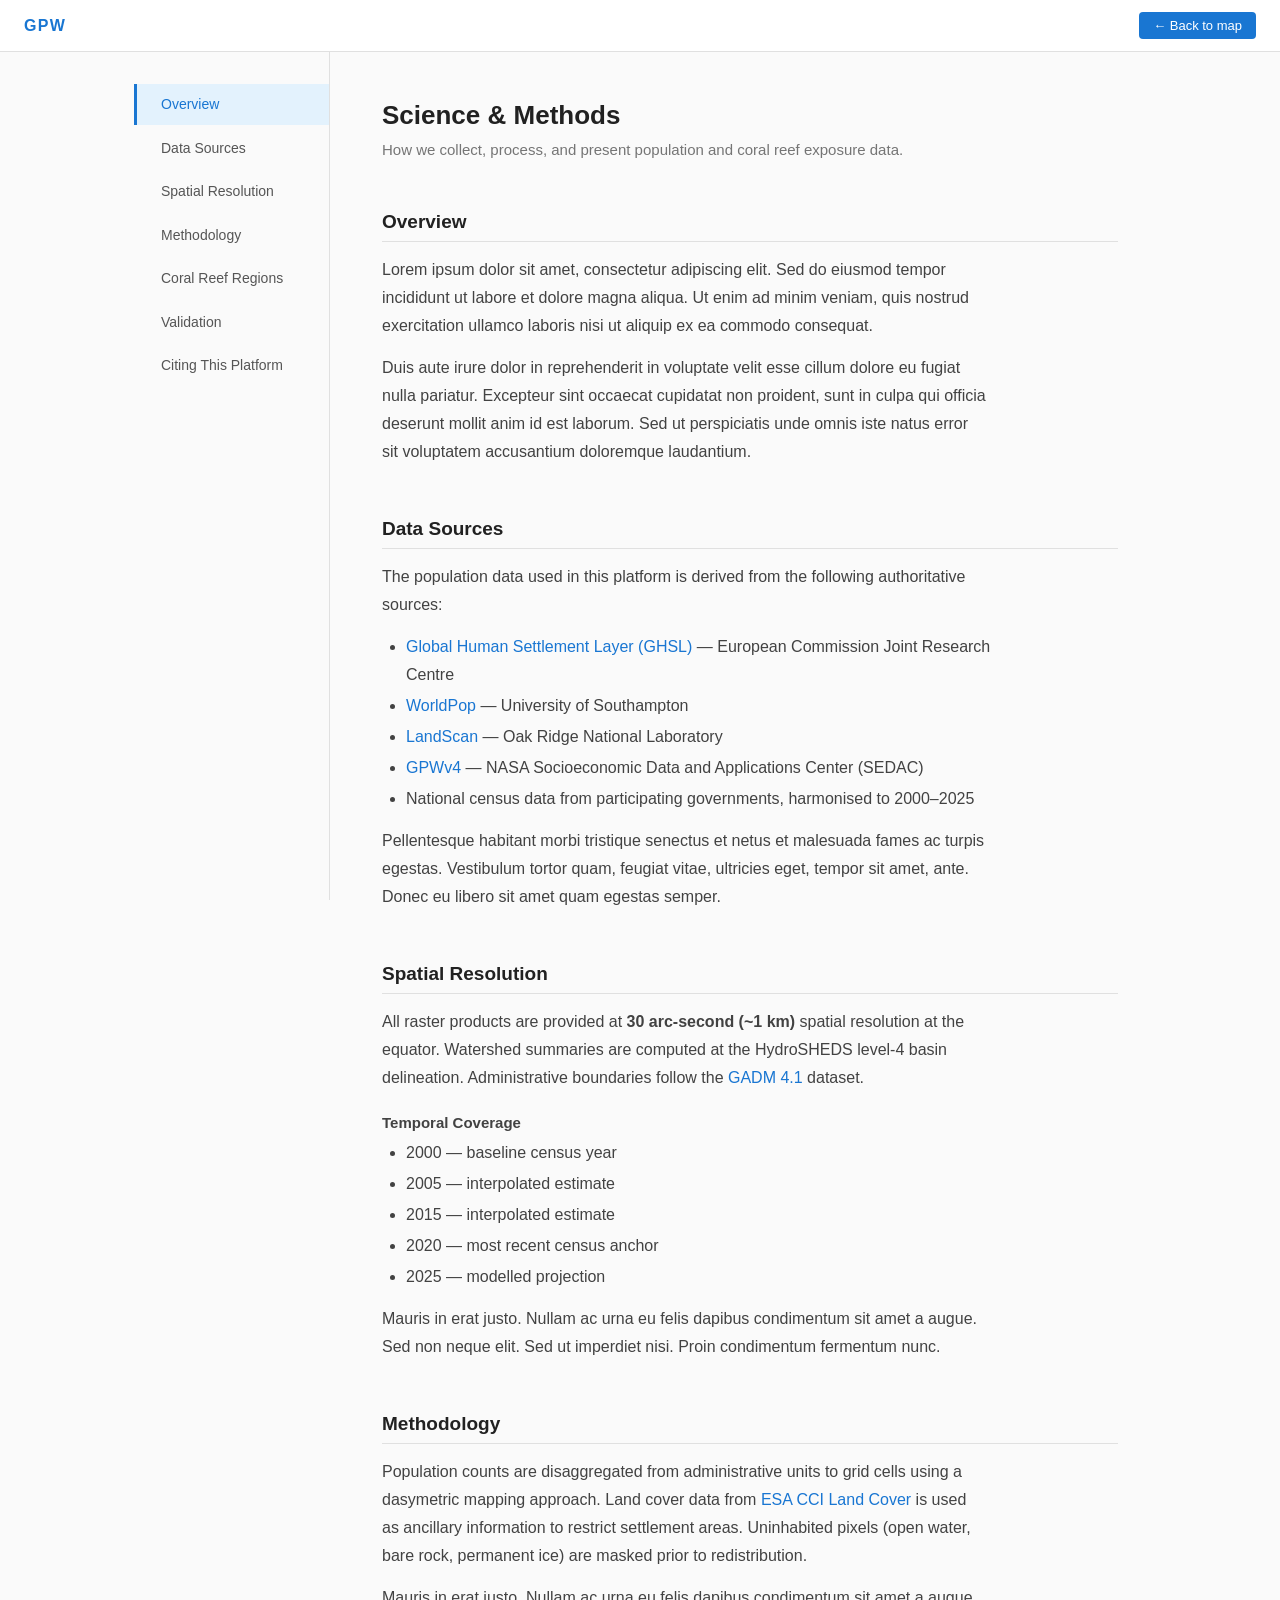
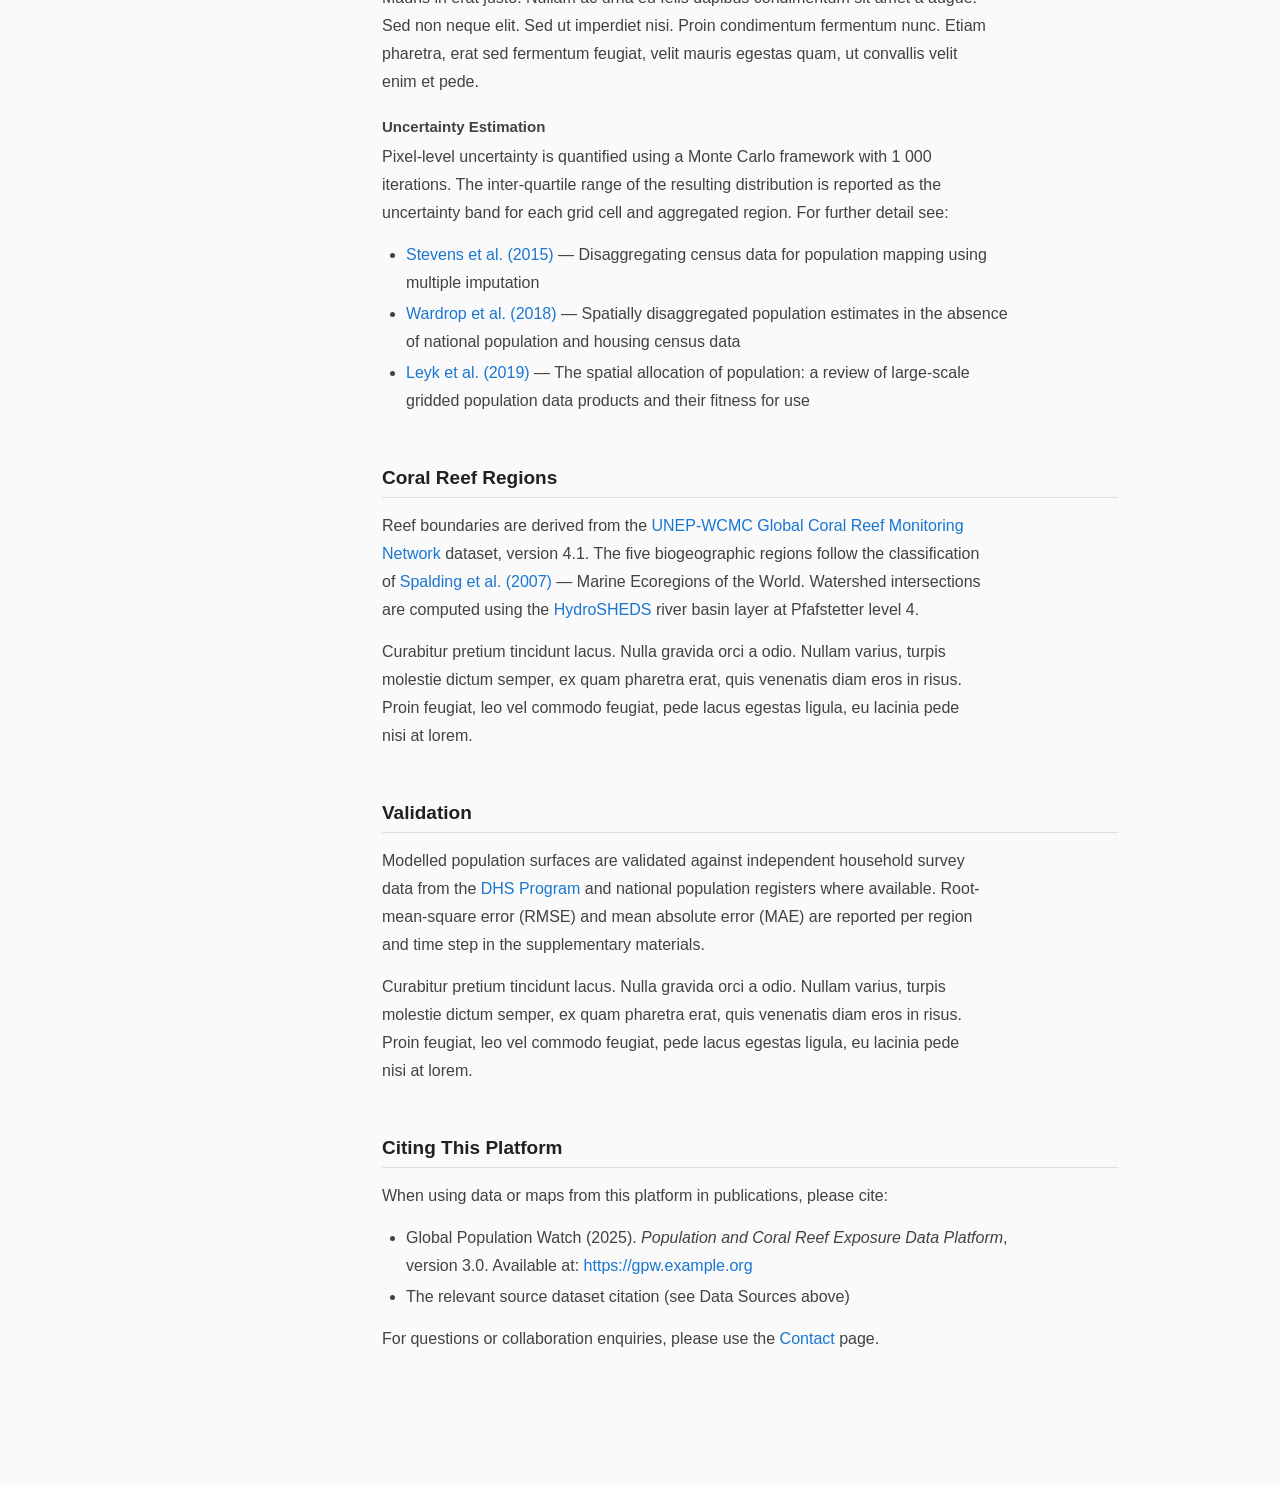
==== science-and-methods/index.html @ 9a09f9ae "made science and methods it's own page" ====
<!DOCTYPE html>
<html lang="en">
<head>
  <meta charset="UTF-8" />
  <meta name="viewport" content="width=device-width, initial-scale=1.0" />
  <title>Science &amp; Methods — GPW</title>
  <link rel="preconnect" href="https://fonts.googleapis.com" />
  <style>
    *, *::before, *::after { box-sizing: border-box; margin: 0; padding: 0; }

    body {
      font-family: 'Roboto', Arial, sans-serif;
      font-size: 16px;
      color: #212121;
      background: #fafafa;
    }

    /* ── Header ── */

    header {
      position: sticky;
      top: 0;
      z-index: 10;
      background: #fff;
      border-bottom: 1px solid #e0e0e0;
      display: flex;
      align-items: center;
      justify-content: space-between;
      padding: 0 24px;
      height: 52px;
    }

    .logo {
      font-size: 16px;
      font-weight: 700;
      letter-spacing: .08em;
      color: #1976d2;
    }

    .back-btn {
      display: inline-flex;
      align-items: center;
      gap: 4px;
      padding: 6px 14px;
      background: #1976d2;
      color: #fff;
      text-decoration: none;
      border-radius: 4px;
      font-size: 13px;
      font-weight: 500;
    }

    .back-btn:hover { background: #1565c0; }

    /* ── Page layout ── */

    .page {
      display: grid;
      grid-template-columns: 220px 1fr;
      max-width: 1060px;
      margin: 0 auto;
    }

    /* ── Sidebar nav ── */

    nav {
      position: sticky;
      top: 52px;
      height: calc(100vh - 52px);
      overflow-y: auto;
      padding: 32px 0;
      border-right: 1px solid #e0e0e0;
    }

    nav ul { list-style: none; }

    nav a {
      display: block;
      padding: 8px 20px 8px 24px;
      font-size: 14px;
      color: #555;
      text-decoration: none;
      border-left: 3px solid transparent;
    }

    nav a:hover {
      color: #1976d2;
      background: #e3f2fd;
      border-left-color: #90caf9;
    }

    nav a.active {
      color: #1976d2;
      font-weight: 500;
      border-left-color: #1976d2;
      background: #e3f2fd;
    }

    /* ── Main content ── */

    main {
      padding: 48px 52px 80px;
      min-width: 0;
    }

    .page-title {
      font-size: 26px;
      font-weight: 600;
      margin-bottom: 6px;
    }

    .subtitle {
      font-size: 15px;
      color: #757575;
      margin-bottom: 48px;
    }

    section { margin-bottom: 52px; }

    h2 {
      font-size: 19px;
      font-weight: 600;
      margin-bottom: 14px;
      padding-bottom: 8px;
      border-bottom: 1px solid #e0e0e0;
      color: #212121;
    }

    h3 {
      font-size: 15px;
      font-weight: 600;
      margin: 22px 0 8px;
      color: #424242;
    }

    p {
      line-height: 1.75;
      color: #424242;
      margin-bottom: 14px;
      max-width: 68ch;
    }

    ul, ol {
      padding-left: 24px;
      margin-bottom: 14px;
    }

    li {
      line-height: 1.75;
      color: #424242;
      margin-bottom: 3px;
      max-width: 68ch;
    }

    a { color: #1976d2; text-decoration: none; }
    a:hover { text-decoration: underline; }

    /* ── Mobile ── */

    @media (max-width: 640px) {
      .page {
        grid-template-columns: 1fr;
      }

      nav {
        position: static;
        height: auto;
        overflow-x: auto;
        overflow-y: hidden;
        border-right: none;
        border-bottom: 1px solid #e0e0e0;
        padding: 0;
      }

      nav ul {
        display: flex;
        white-space: nowrap;
      }

      nav a {
        border-left: none;
        border-bottom: 3px solid transparent;
        padding: 12px 16px;
      }

      nav a:hover,
      nav a.active {
        border-left-color: transparent;
        border-bottom-color: #1976d2;
      }

      main {
        padding: 28px 20px 56px;
      }
    }
  </style>
</head>
<body>

  <header>
    <span class="logo">GPW</span>
    <a class="back-btn" href="../">&#8592; Back to map</a>
  </header>

  <div class="page">

    <nav aria-label="Page sections">
      <ul>
        <li><a href="#overview">Overview</a></li>
        <li><a href="#data-sources">Data Sources</a></li>
        <li><a href="#spatial-resolution">Spatial Resolution</a></li>
        <li><a href="#methodology">Methodology</a></li>
        <li><a href="#coral-reef-regions">Coral Reef Regions</a></li>
        <li><a href="#validation">Validation</a></li>
        <li><a href="#citing">Citing This Platform</a></li>
      </ul>
    </nav>

    <main>

      <h1 class="page-title">Science &amp; Methods</h1>
      <p class="subtitle">How we collect, process, and present population and coral reef exposure data.</p>

      <section id="overview">
        <h2>Overview</h2>
        <p>Lorem ipsum dolor sit amet, consectetur adipiscing elit. Sed do eiusmod tempor incididunt ut labore et dolore magna aliqua. Ut enim ad minim veniam, quis nostrud exercitation ullamco laboris nisi ut aliquip ex ea commodo consequat.</p>
        <p>Duis aute irure dolor in reprehenderit in voluptate velit esse cillum dolore eu fugiat nulla pariatur. Excepteur sint occaecat cupidatat non proident, sunt in culpa qui officia deserunt mollit anim id est laborum. Sed ut perspiciatis unde omnis iste natus error sit voluptatem accusantium doloremque laudantium.</p>
      </section>

      <section id="data-sources">
        <h2>Data Sources</h2>
        <p>The population data used in this platform is derived from the following authoritative sources:</p>
        <ul>
          <li><a href="#">Global Human Settlement Layer (GHSL)</a> — European Commission Joint Research Centre</li>
          <li><a href="#">WorldPop</a> — University of Southampton</li>
          <li><a href="#">LandScan</a> — Oak Ridge National Laboratory</li>
          <li><a href="#">GPWv4</a> — NASA Socioeconomic Data and Applications Center (SEDAC)</li>
          <li>National census data from participating governments, harmonised to 2000–2025</li>
        </ul>
        <p>Pellentesque habitant morbi tristique senectus et netus et malesuada fames ac turpis egestas. Vestibulum tortor quam, feugiat vitae, ultricies eget, tempor sit amet, ante. Donec eu libero sit amet quam egestas semper.</p>
      </section>

      <section id="spatial-resolution">
        <h2>Spatial Resolution</h2>
        <p>All raster products are provided at <strong>30 arc-second (~1 km)</strong> spatial resolution at the equator. Watershed summaries are computed at the HydroSHEDS level-4 basin delineation. Administrative boundaries follow the <a href="#">GADM 4.1</a> dataset.</p>
        <h3>Temporal Coverage</h3>
        <ul>
          <li>2000 — baseline census year</li>
          <li>2005 — interpolated estimate</li>
          <li>2015 — interpolated estimate</li>
          <li>2020 — most recent census anchor</li>
          <li>2025 — modelled projection</li>
        </ul>
        <p>Mauris in erat justo. Nullam ac urna eu felis dapibus condimentum sit amet a augue. Sed non neque elit. Sed ut imperdiet nisi. Proin condimentum fermentum nunc.</p>
      </section>

      <section id="methodology">
        <h2>Methodology</h2>
        <p>Population counts are disaggregated from administrative units to grid cells using a dasymetric mapping approach. Land cover data from <a href="#">ESA CCI Land Cover</a> is used as ancillary information to restrict settlement areas. Uninhabited pixels (open water, bare rock, permanent ice) are masked prior to redistribution.</p>
        <p>Mauris in erat justo. Nullam ac urna eu felis dapibus condimentum sit amet a augue. Sed non neque elit. Sed ut imperdiet nisi. Proin condimentum fermentum nunc. Etiam pharetra, erat sed fermentum feugiat, velit mauris egestas quam, ut convallis velit enim et pede.</p>
        <h3>Uncertainty Estimation</h3>
        <p>Pixel-level uncertainty is quantified using a Monte Carlo framework with 1 000 iterations. The inter-quartile range of the resulting distribution is reported as the uncertainty band for each grid cell and aggregated region. For further detail see:</p>
        <ul>
          <li><a href="#">Stevens et al. (2015)</a> — Disaggregating census data for population mapping using multiple imputation</li>
          <li><a href="#">Wardrop et al. (2018)</a> — Spatially disaggregated population estimates in the absence of national population and housing census data</li>
          <li><a href="#">Leyk et al. (2019)</a> — The spatial allocation of population: a review of large-scale gridded population data products and their fitness for use</li>
        </ul>
      </section>

      <section id="coral-reef-regions">
        <h2>Coral Reef Regions</h2>
        <p>Reef boundaries are derived from the <a href="#">UNEP-WCMC Global Coral Reef Monitoring Network</a> dataset, version 4.1. The five biogeographic regions follow the classification of <a href="#">Spalding et al. (2007)</a> — Marine Ecoregions of the World. Watershed intersections are computed using the <a href="#">HydroSHEDS</a> river basin layer at Pfafstetter level 4.</p>
        <p>Curabitur pretium tincidunt lacus. Nulla gravida orci a odio. Nullam varius, turpis molestie dictum semper, ex quam pharetra erat, quis venenatis diam eros in risus. Proin feugiat, leo vel commodo feugiat, pede lacus egestas ligula, eu lacinia pede nisi at lorem.</p>
      </section>

      <section id="validation">
        <h2>Validation</h2>
        <p>Modelled population surfaces are validated against independent household survey data from the <a href="#">DHS Program</a> and national population registers where available. Root-mean-square error (RMSE) and mean absolute error (MAE) are reported per region and time step in the supplementary materials.</p>
        <p>Curabitur pretium tincidunt lacus. Nulla gravida orci a odio. Nullam varius, turpis molestie dictum semper, ex quam pharetra erat, quis venenatis diam eros in risus. Proin feugiat, leo vel commodo feugiat, pede lacus egestas ligula, eu lacinia pede nisi at lorem.</p>
      </section>

      <section id="citing">
        <h2>Citing This Platform</h2>
        <p>When using data or maps from this platform in publications, please cite:</p>
        <ul>
          <li>Global Population Watch (2025). <em>Population and Coral Reef Exposure Data Platform</em>, version 3.0. Available at: <a href="#">https://gpw.example.org</a></li>
          <li>The relevant source dataset citation (see Data Sources above)</li>
        </ul>
        <p>For questions or collaboration enquiries, please use the <a href="#">Contact</a> page.</p>
      </section>

    </main>
  </div>

  <script>
    const sections = document.querySelectorAll('section[id]');
    const navLinks = document.querySelectorAll('nav a');

    const observer = new IntersectionObserver(entries => {
      entries.forEach(entry => {
        if (entry.isIntersecting) {
          navLinks.forEach(a => a.classList.remove('active'));
          const link = document.querySelector(`nav a[href="#${entry.target.id}"]`);
          if (link) link.classList.add('active');
        }
      });
    }, { rootMargin: '-10% 0px -75% 0px' });

    sections.forEach(s => observer.observe(s));
  </script>

</body>
</html>
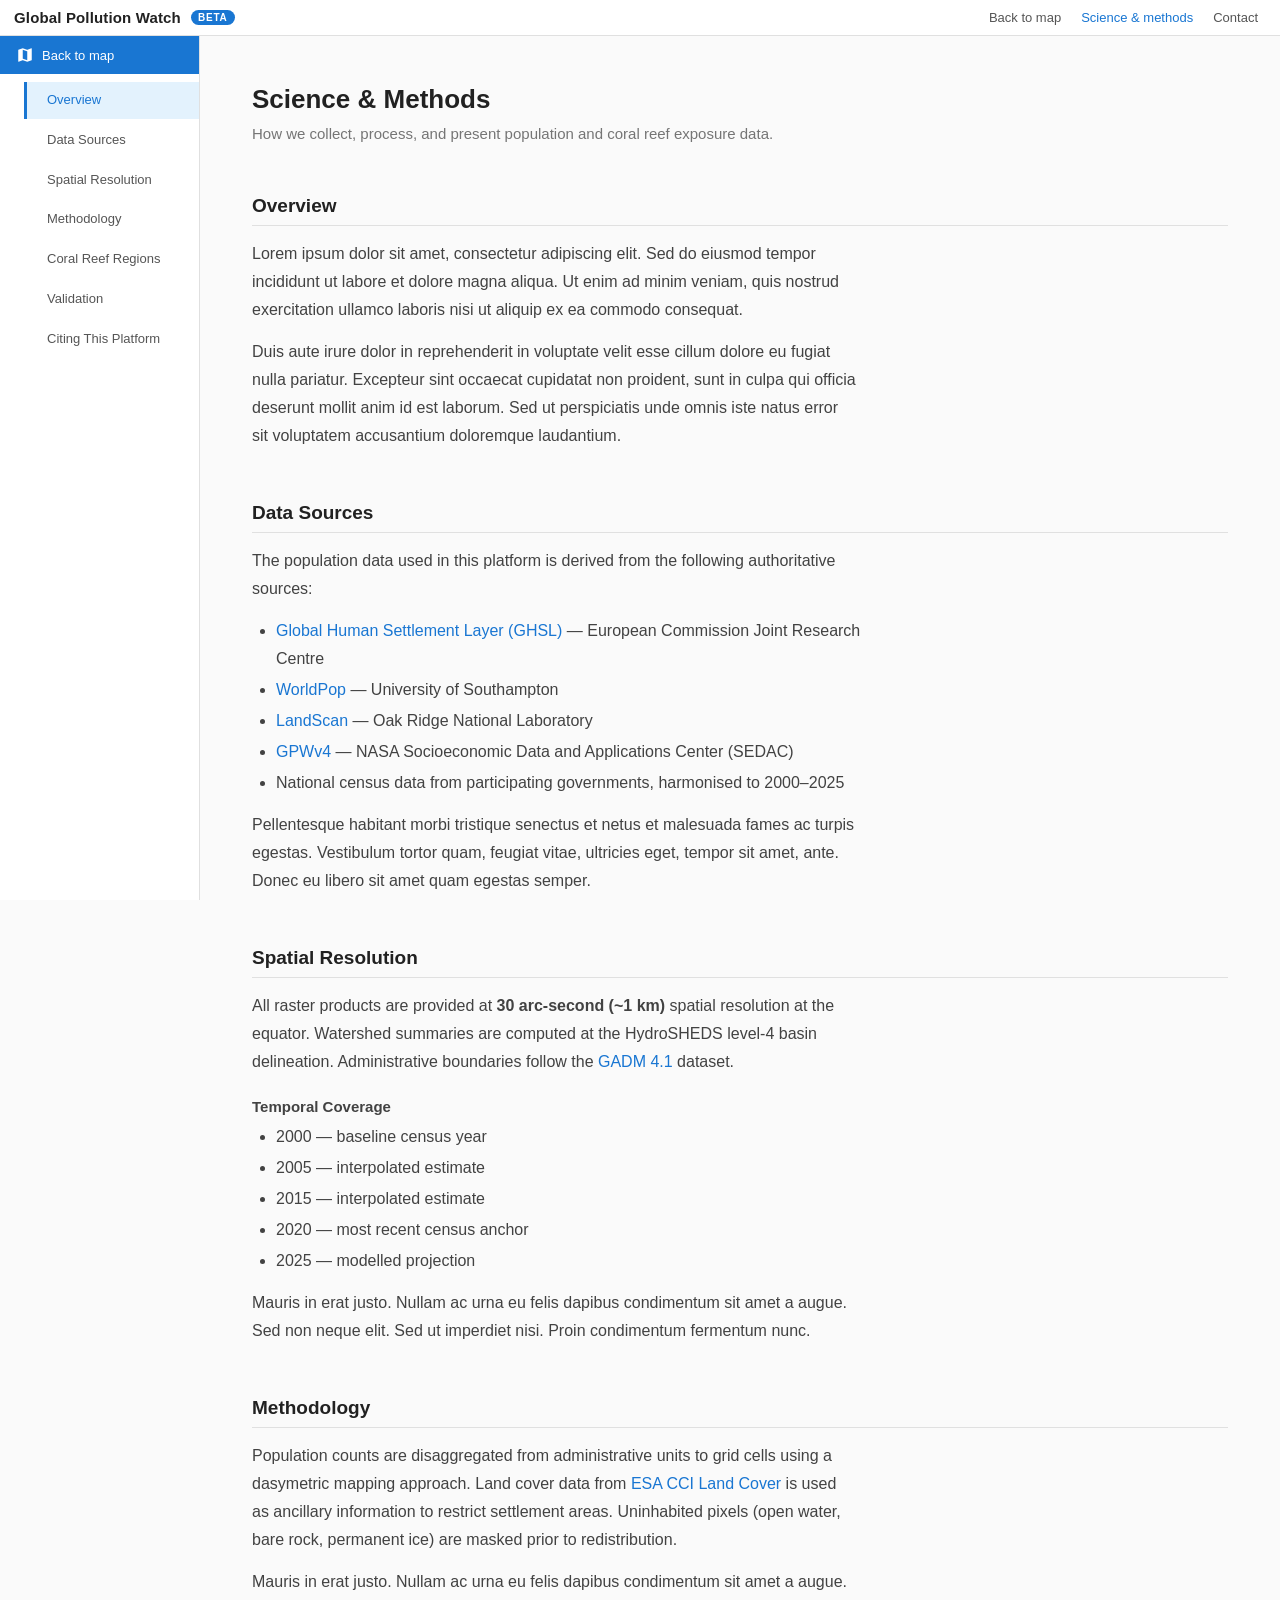
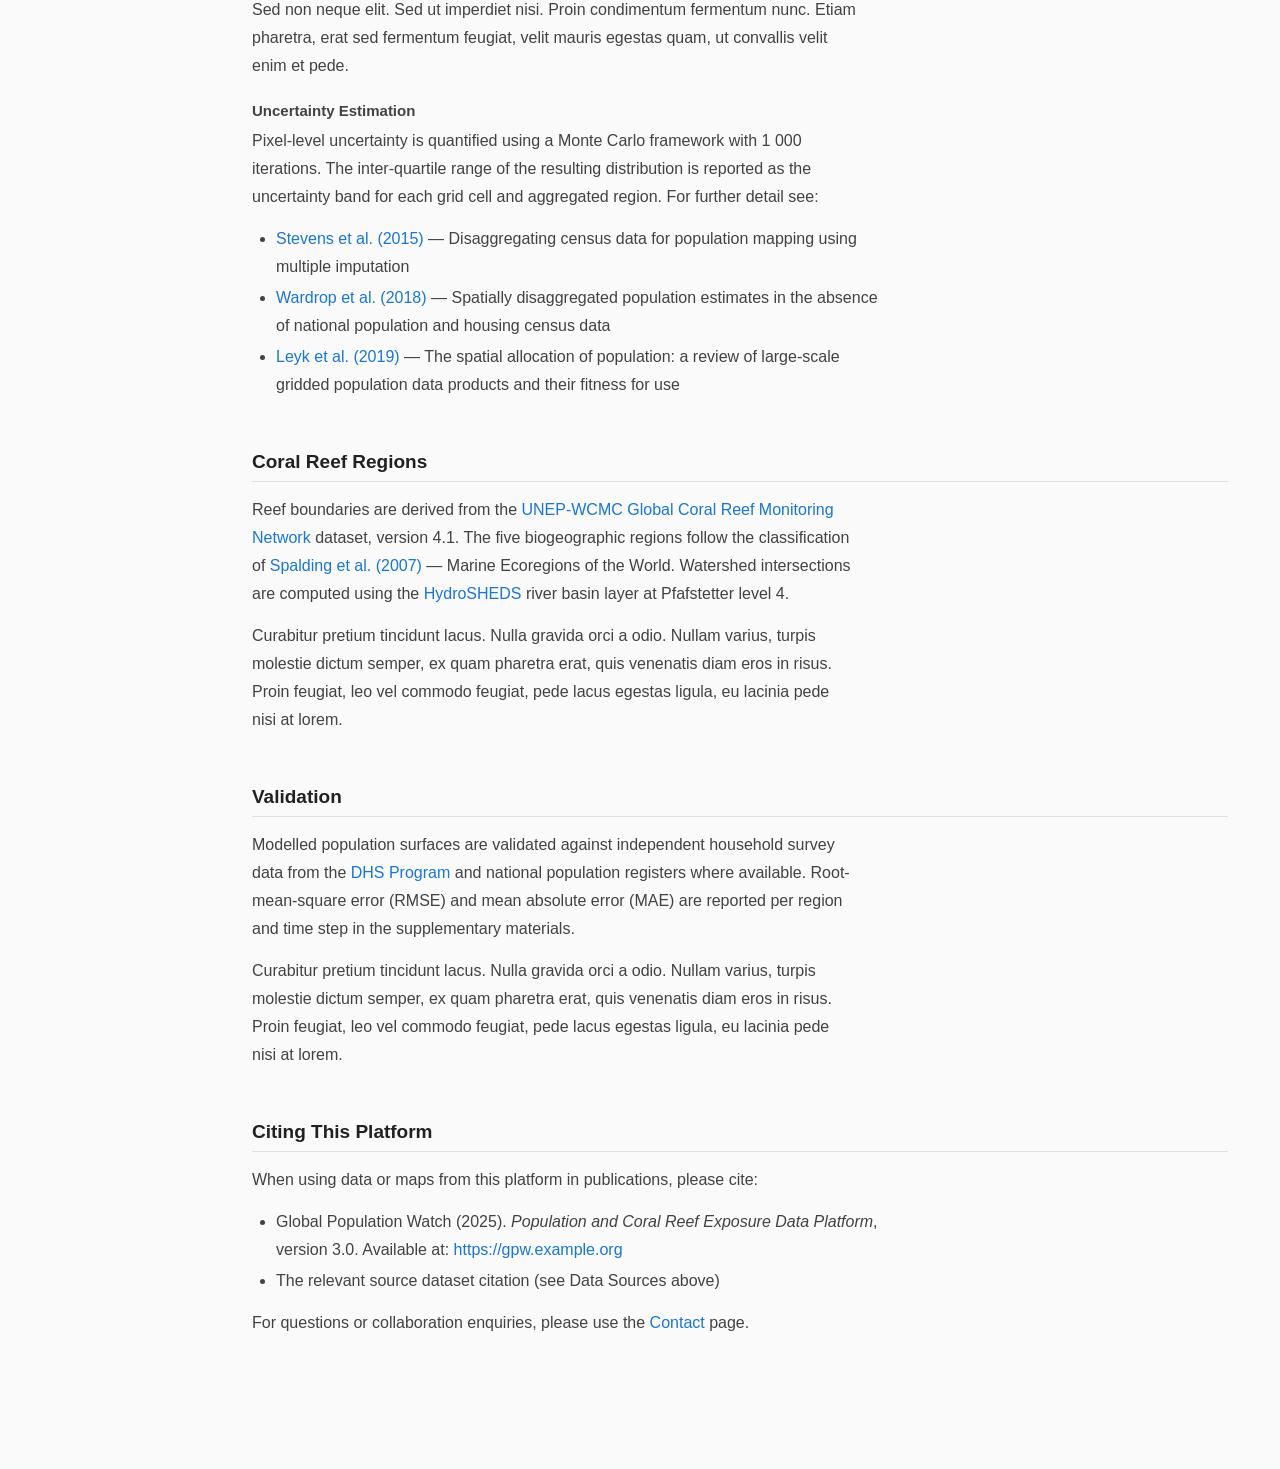
==== commit 960fadf6: "rearranged sci and methods, wrote a bunch of tickets" ====
--- a/science-and-methods/index.html
+++ b/science-and-methods/index.html
@@ -15,142 +15,204 @@
       background: #fafafa;
     }
 
-    /* ── Header ── */
-
-    header {
-      position: sticky;
-      top: 0;
-      z-index: 10;
+    /* ── Top bar (matches map) ── */
+
+    #top-bar {
+      position: fixed;
+      top: 0; left: 0; right: 0;
+      height: 36px;
       background: #fff;
       border-bottom: 1px solid #e0e0e0;
+      z-index: 35;
       display: flex;
       align-items: center;
-      justify-content: space-between;
-      padding: 0 24px;
-      height: 52px;
-    }
-
-    .logo {
-      font-size: 16px;
+      padding: 0 14px;
+      gap: 10px;
+      user-select: none;
+    }
+
+    #app-title {
+      font-size: 15px;
+      font-weight: 700;
+      color: #212121;
+      letter-spacing: .01em;
+    }
+
+    #beta-badge {
+      background: #1976d2;
+      color: #fff;
+      font-size: 10px;
       font-weight: 700;
       letter-spacing: .08em;
-      color: #1976d2;
-    }
-
-    .back-btn {
-      display: inline-flex;
+      padding: 2px 7px;
+      border-radius: 10px;
+    }
+
+    #top-bar-actions {
+      margin-left: auto;
+      display: flex;
       align-items: center;
       gap: 4px;
-      padding: 6px 14px;
+    }
+
+    .top-bar-link {
+      font-size: 13px;
+      color: #555;
+      text-decoration: none;
+      padding: 0 8px;
+      height: 36px;
+      display: flex;
+      align-items: center;
+      white-space: nowrap;
+    }
+    .top-bar-link:hover { color: #1976d2; background: #f5f5f5; }
+    .top-bar-link.active { color: #1976d2; font-weight: 500; }
+
+    #hamburger-top { display: none; }
+
+    /* ── Sidebar ── */
+
+    #sidebar {
+      position: fixed;
+      top: 36px; left: 0; bottom: 0;
+      width: 200px;
+      background: #fff;
+      border-right: 1px solid #e0e0e0;
+      z-index: 20;
+      display: flex;
+      flex-direction: column;
+    }
+
+    #back-to-map {
+      display: flex;
+      align-items: center;
+      gap: 8px;
+      padding: 10px 16px;
       background: #1976d2;
       color: #fff;
       text-decoration: none;
-      border-radius: 4px;
       font-size: 13px;
       font-weight: 500;
-    }
-
-    .back-btn:hover { background: #1565c0; }
-
-    /* ── Page layout ── */
-
-    .page {
-      display: grid;
-      grid-template-columns: 220px 1fr;
-      max-width: 1060px;
-      margin: 0 auto;
-    }
-
-    /* ── Sidebar nav ── */
-
-    nav {
-      position: sticky;
-      top: 52px;
-      height: calc(100vh - 52px);
+      flex-shrink: 0;
+      white-space: nowrap;
+    }
+    #back-to-map:hover { background: #1565c0; }
+    #back-to-map .material-icons { font-size: 18px; flex-shrink: 0; }
+
+    /* ── Page nav inside sidebar ── */
+
+    #page-nav {
+      flex: 1;
       overflow-y: auto;
-      padding: 32px 0;
-      border-right: 1px solid #e0e0e0;
-    }
-
-    nav ul { list-style: none; }
-
-    nav a {
+      padding: 8px 0;
+    }
+
+    .nav-page-title {
       display: block;
-      padding: 8px 20px 8px 24px;
-      font-size: 14px;
+      padding: 8px 16px;
+      font-size: 13px;
+      font-weight: 600;
+      color: #1976d2;
+      background: #e3f2fd;
+      border-left: 3px solid #1976d2;
+      white-space: nowrap;
+      overflow: hidden;
+      text-overflow: ellipsis;
+    }
+
+    #page-nav ul { list-style: none; }
+
+    #page-nav a {
+      display: block;
+      padding: 7px 16px 7px 20px;
+      font-size: 13px;
       color: #555;
       text-decoration: none;
       border-left: 3px solid transparent;
-    }
-
-    nav a:hover {
-      color: #1976d2;
-      background: #e3f2fd;
-      border-left-color: #90caf9;
-    }
-
-    nav a.active {
-      color: #1976d2;
-      font-weight: 500;
-      border-left-color: #1976d2;
-      background: #e3f2fd;
-    }
+      white-space: nowrap;
+      overflow: hidden;
+      text-overflow: ellipsis;
+    }
+    #page-nav a:hover { color: #1976d2; background: #f5f5f5; border-left-color: #90caf9; }
+    #page-nav a.active { color: #1976d2; font-weight: 500; border-left-color: #1976d2; background: #e3f2fd; }
+
+    /* ── Sidebar footer ── */
+
+    #sidebar-footer {
+      margin-top: auto;
+      display: flex;
+      flex-direction: column;
+      align-items: center;
+      gap: 6px;
+      padding-bottom: 12px;
+    }
+
+    .sidebar-icon-btn {
+      width: 36px; height: 36px;
+      border: none; border-radius: 4px;
+      background: none; cursor: pointer;
+      display: flex; align-items: center; justify-content: center;
+      color: #555;
+    }
+    .sidebar-icon-btn:hover { background: #e3f2fd; color: #1976d2; }
+    .sidebar-icon-btn .material-icons { font-size: 20px; }
+
+    /* Nav toggle — desktop hidden */
+    #nav-toggle { display: none; }
+
+    /* ── Hamburger dropdown ── */
+
+    #nav-dropdown {
+      display: none;
+      position: fixed;
+      right: 8px;
+      top: 36px;
+      background: #fff;
+      border-radius: 4px;
+      box-shadow: 0 2px 12px rgba(0,0,0,.25);
+      list-style: none;
+      min-width: 180px;
+      overflow: hidden;
+      z-index: 30;
+    }
+    #nav-dropdown.open { display: block; }
+    #nav-dropdown li a {
+      display: block;
+      padding: 10px 16px;
+      font-size: 14px;
+      color: #333;
+      text-decoration: none;
+      white-space: nowrap;
+    }
+    #nav-dropdown li a:hover { background: #e3f2fd; color: #1976d2; }
 
     /* ── Main content ── */
 
     main {
+      margin-left: 200px;
+      margin-top: 36px;
       padding: 48px 52px 80px;
       min-width: 0;
     }
 
-    .page-title {
-      font-size: 26px;
-      font-weight: 600;
-      margin-bottom: 6px;
-    }
-
-    .subtitle {
-      font-size: 15px;
-      color: #757575;
-      margin-bottom: 48px;
-    }
+    .page-title { font-size: 26px; font-weight: 600; margin-bottom: 6px; }
+    .subtitle { font-size: 15px; color: #757575; margin-bottom: 48px; }
 
     section { margin-bottom: 52px; }
 
     h2 {
-      font-size: 19px;
-      font-weight: 600;
-      margin-bottom: 14px;
-      padding-bottom: 8px;
+      font-size: 19px; font-weight: 600;
+      margin-bottom: 14px; padding-bottom: 8px;
       border-bottom: 1px solid #e0e0e0;
       color: #212121;
     }
 
-    h3 {
-      font-size: 15px;
-      font-weight: 600;
-      margin: 22px 0 8px;
-      color: #424242;
-    }
-
-    p {
-      line-height: 1.75;
-      color: #424242;
-      margin-bottom: 14px;
-      max-width: 68ch;
-    }
-
-    ul, ol {
-      padding-left: 24px;
-      margin-bottom: 14px;
-    }
-
-    li {
-      line-height: 1.75;
-      color: #424242;
-      margin-bottom: 3px;
-      max-width: 68ch;
-    }
+    h3 { font-size: 15px; font-weight: 600; margin: 22px 0 8px; color: #424242; }
+
+    p { line-height: 1.75; color: #424242; margin-bottom: 14px; max-width: 68ch; }
+
+    ul, ol { padding-left: 24px; margin-bottom: 14px; }
+    li { line-height: 1.75; color: #424242; margin-bottom: 3px; max-width: 68ch; }
 
     a { color: #1976d2; text-decoration: none; }
     a:hover { text-decoration: underline; }
@@ -158,54 +220,69 @@
     /* ── Mobile ── */
 
     @media (max-width: 640px) {
-      .page {
-        grid-template-columns: 1fr;
-      }
-
-      nav {
-        position: static;
-        height: auto;
-        overflow-x: auto;
-        overflow-y: hidden;
-        border-right: none;
-        border-bottom: 1px solid #e0e0e0;
-        padding: 0;
-      }
-
-      nav ul {
-        display: flex;
-        white-space: nowrap;
-      }
-
-      nav a {
-        border-left: none;
-        border-bottom: 3px solid transparent;
-        padding: 12px 16px;
-      }
-
-      nav a:hover,
-      nav a.active {
-        border-left-color: transparent;
-        border-bottom-color: #1976d2;
-      }
+      .top-bar-link { display: none; }
+      #hamburger-top { display: flex; }
+
+      #sidebar {
+        width: 48px;
+        transition: width .22s ease;
+        overflow: hidden;
+        box-shadow: none;
+      }
+
+      #sidebar.nav-open {
+        width: 240px;
+        box-shadow: 2px 0 12px rgba(0,0,0,.15);
+      }
+
+      #back-to-map {
+        padding: 10px;
+        justify-content: center;
+      }
+      #back-to-map .btn-label { display: none; }
+  #sidebar.nav-open #back-to-map .btn-label { display: inline; }
+
+      #nav-toggle { display: flex; }
+
+      #page-nav { display: none; }
+      #sidebar.nav-open #page-nav { display: block; }
 
       main {
-        padding: 28px 20px 56px;
+        margin-left: 48px;
+        padding: 28px 16px 80px;
       }
     }
   </style>
 </head>
 <body>
 
-  <header>
-    <span class="logo">GPW</span>
-    <a class="back-btn" href="../">&#8592; Back to map</a>
-  </header>
-
-  <div class="page">
-
-    <nav aria-label="Page sections">
-      <ul>
+  <!-- Top bar -->
+  <div id="top-bar">
+    <span id="app-title">Global Pollution Watch</span>
+    <span id="beta-badge">BETA</span>
+    <div id="top-bar-actions">
+      <a href="../" class="top-bar-link">Back to map</a>
+      <a href="../science-and-methods/" class="top-bar-link active">Science &amp; methods</a>
+      <a href="#" class="top-bar-link">Contact</a>
+      <button class="sidebar-icon-btn" id="hamburger-top" aria-expanded="false">
+        <span class="material-icons">menu</span>
+      </button>
+    </div>
+  </div>
+
+  <!-- Sidebar -->
+  <div id="sidebar">
+    <a href="../" id="back-to-map">
+      <span class="material-icons">map</span>
+      <span class="btn-label">Back to map</span>
+    </a>
+
+    <button class="sidebar-icon-btn" id="nav-toggle" aria-expanded="false" aria-controls="page-nav">
+      <span class="material-icons">toc</span>
+    </button>
+
+    <nav id="page-nav" aria-label="Page sections">
+<ul>
         <li><a href="#overview">Overview</a></li>
         <li><a href="#data-sources">Data Sources</a></li>
         <li><a href="#spatial-resolution">Spatial Resolution</a></li>
@@ -216,97 +293,143 @@
       </ul>
     </nav>
 
-    <main>
-
-      <h1 class="page-title">Science &amp; Methods</h1>
-      <p class="subtitle">How we collect, process, and present population and coral reef exposure data.</p>
-
-      <section id="overview">
-        <h2>Overview</h2>
-        <p>Lorem ipsum dolor sit amet, consectetur adipiscing elit. Sed do eiusmod tempor incididunt ut labore et dolore magna aliqua. Ut enim ad minim veniam, quis nostrud exercitation ullamco laboris nisi ut aliquip ex ea commodo consequat.</p>
-        <p>Duis aute irure dolor in reprehenderit in voluptate velit esse cillum dolore eu fugiat nulla pariatur. Excepteur sint occaecat cupidatat non proident, sunt in culpa qui officia deserunt mollit anim id est laborum. Sed ut perspiciatis unde omnis iste natus error sit voluptatem accusantium doloremque laudantium.</p>
-      </section>
-
-      <section id="data-sources">
-        <h2>Data Sources</h2>
-        <p>The population data used in this platform is derived from the following authoritative sources:</p>
-        <ul>
-          <li><a href="#">Global Human Settlement Layer (GHSL)</a> — European Commission Joint Research Centre</li>
-          <li><a href="#">WorldPop</a> — University of Southampton</li>
-          <li><a href="#">LandScan</a> — Oak Ridge National Laboratory</li>
-          <li><a href="#">GPWv4</a> — NASA Socioeconomic Data and Applications Center (SEDAC)</li>
-          <li>National census data from participating governments, harmonised to 2000–2025</li>
-        </ul>
-        <p>Pellentesque habitant morbi tristique senectus et netus et malesuada fames ac turpis egestas. Vestibulum tortor quam, feugiat vitae, ultricies eget, tempor sit amet, ante. Donec eu libero sit amet quam egestas semper.</p>
-      </section>
-
-      <section id="spatial-resolution">
-        <h2>Spatial Resolution</h2>
-        <p>All raster products are provided at <strong>30 arc-second (~1 km)</strong> spatial resolution at the equator. Watershed summaries are computed at the HydroSHEDS level-4 basin delineation. Administrative boundaries follow the <a href="#">GADM 4.1</a> dataset.</p>
-        <h3>Temporal Coverage</h3>
-        <ul>
-          <li>2000 — baseline census year</li>
-          <li>2005 — interpolated estimate</li>
-          <li>2015 — interpolated estimate</li>
-          <li>2020 — most recent census anchor</li>
-          <li>2025 — modelled projection</li>
-        </ul>
-        <p>Mauris in erat justo. Nullam ac urna eu felis dapibus condimentum sit amet a augue. Sed non neque elit. Sed ut imperdiet nisi. Proin condimentum fermentum nunc.</p>
-      </section>
-
-      <section id="methodology">
-        <h2>Methodology</h2>
-        <p>Population counts are disaggregated from administrative units to grid cells using a dasymetric mapping approach. Land cover data from <a href="#">ESA CCI Land Cover</a> is used as ancillary information to restrict settlement areas. Uninhabited pixels (open water, bare rock, permanent ice) are masked prior to redistribution.</p>
-        <p>Mauris in erat justo. Nullam ac urna eu felis dapibus condimentum sit amet a augue. Sed non neque elit. Sed ut imperdiet nisi. Proin condimentum fermentum nunc. Etiam pharetra, erat sed fermentum feugiat, velit mauris egestas quam, ut convallis velit enim et pede.</p>
-        <h3>Uncertainty Estimation</h3>
-        <p>Pixel-level uncertainty is quantified using a Monte Carlo framework with 1 000 iterations. The inter-quartile range of the resulting distribution is reported as the uncertainty band for each grid cell and aggregated region. For further detail see:</p>
-        <ul>
-          <li><a href="#">Stevens et al. (2015)</a> — Disaggregating census data for population mapping using multiple imputation</li>
-          <li><a href="#">Wardrop et al. (2018)</a> — Spatially disaggregated population estimates in the absence of national population and housing census data</li>
-          <li><a href="#">Leyk et al. (2019)</a> — The spatial allocation of population: a review of large-scale gridded population data products and their fitness for use</li>
-        </ul>
-      </section>
-
-      <section id="coral-reef-regions">
-        <h2>Coral Reef Regions</h2>
-        <p>Reef boundaries are derived from the <a href="#">UNEP-WCMC Global Coral Reef Monitoring Network</a> dataset, version 4.1. The five biogeographic regions follow the classification of <a href="#">Spalding et al. (2007)</a> — Marine Ecoregions of the World. Watershed intersections are computed using the <a href="#">HydroSHEDS</a> river basin layer at Pfafstetter level 4.</p>
-        <p>Curabitur pretium tincidunt lacus. Nulla gravida orci a odio. Nullam varius, turpis molestie dictum semper, ex quam pharetra erat, quis venenatis diam eros in risus. Proin feugiat, leo vel commodo feugiat, pede lacus egestas ligula, eu lacinia pede nisi at lorem.</p>
-      </section>
-
-      <section id="validation">
-        <h2>Validation</h2>
-        <p>Modelled population surfaces are validated against independent household survey data from the <a href="#">DHS Program</a> and national population registers where available. Root-mean-square error (RMSE) and mean absolute error (MAE) are reported per region and time step in the supplementary materials.</p>
-        <p>Curabitur pretium tincidunt lacus. Nulla gravida orci a odio. Nullam varius, turpis molestie dictum semper, ex quam pharetra erat, quis venenatis diam eros in risus. Proin feugiat, leo vel commodo feugiat, pede lacus egestas ligula, eu lacinia pede nisi at lorem.</p>
-      </section>
-
-      <section id="citing">
-        <h2>Citing This Platform</h2>
-        <p>When using data or maps from this platform in publications, please cite:</p>
-        <ul>
-          <li>Global Population Watch (2025). <em>Population and Coral Reef Exposure Data Platform</em>, version 3.0. Available at: <a href="#">https://gpw.example.org</a></li>
-          <li>The relevant source dataset citation (see Data Sources above)</li>
-        </ul>
-        <p>For questions or collaboration enquiries, please use the <a href="#">Contact</a> page.</p>
-      </section>
-
-    </main>
   </div>
 
+  <!-- Hamburger dropdown -->
+  <ul id="nav-dropdown">
+    <li><a href="../">Back to map</a></li>
+    <li><a href="../science-and-methods/">Science and methods</a></li>
+    <li><a href="#">Contact</a></li>
+  </ul>
+
+  <!-- Main content -->
+  <main>
+
+    <h1 class="page-title">Science &amp; Methods</h1>
+    <p class="subtitle">How we collect, process, and present population and coral reef exposure data.</p>
+
+    <section id="overview">
+      <h2>Overview</h2>
+      <p>Lorem ipsum dolor sit amet, consectetur adipiscing elit. Sed do eiusmod tempor incididunt ut labore et dolore magna aliqua. Ut enim ad minim veniam, quis nostrud exercitation ullamco laboris nisi ut aliquip ex ea commodo consequat.</p>
+      <p>Duis aute irure dolor in reprehenderit in voluptate velit esse cillum dolore eu fugiat nulla pariatur. Excepteur sint occaecat cupidatat non proident, sunt in culpa qui officia deserunt mollit anim id est laborum. Sed ut perspiciatis unde omnis iste natus error sit voluptatem accusantium doloremque laudantium.</p>
+    </section>
+
+    <section id="data-sources">
+      <h2>Data Sources</h2>
+      <p>The population data used in this platform is derived from the following authoritative sources:</p>
+      <ul>
+        <li><a href="#">Global Human Settlement Layer (GHSL)</a> — European Commission Joint Research Centre</li>
+        <li><a href="#">WorldPop</a> — University of Southampton</li>
+        <li><a href="#">LandScan</a> — Oak Ridge National Laboratory</li>
+        <li><a href="#">GPWv4</a> — NASA Socioeconomic Data and Applications Center (SEDAC)</li>
+        <li>National census data from participating governments, harmonised to 2000–2025</li>
+      </ul>
+      <p>Pellentesque habitant morbi tristique senectus et netus et malesuada fames ac turpis egestas. Vestibulum tortor quam, feugiat vitae, ultricies eget, tempor sit amet, ante. Donec eu libero sit amet quam egestas semper.</p>
+    </section>
+
+    <section id="spatial-resolution">
+      <h2>Spatial Resolution</h2>
+      <p>All raster products are provided at <strong>30 arc-second (~1 km)</strong> spatial resolution at the equator. Watershed summaries are computed at the HydroSHEDS level-4 basin delineation. Administrative boundaries follow the <a href="#">GADM 4.1</a> dataset.</p>
+      <h3>Temporal Coverage</h3>
+      <ul>
+        <li>2000 — baseline census year</li>
+        <li>2005 — interpolated estimate</li>
+        <li>2015 — interpolated estimate</li>
+        <li>2020 — most recent census anchor</li>
+        <li>2025 — modelled projection</li>
+      </ul>
+      <p>Mauris in erat justo. Nullam ac urna eu felis dapibus condimentum sit amet a augue. Sed non neque elit. Sed ut imperdiet nisi. Proin condimentum fermentum nunc.</p>
+    </section>
+
+    <section id="methodology">
+      <h2>Methodology</h2>
+      <p>Population counts are disaggregated from administrative units to grid cells using a dasymetric mapping approach. Land cover data from <a href="#">ESA CCI Land Cover</a> is used as ancillary information to restrict settlement areas. Uninhabited pixels (open water, bare rock, permanent ice) are masked prior to redistribution.</p>
+      <p>Mauris in erat justo. Nullam ac urna eu felis dapibus condimentum sit amet a augue. Sed non neque elit. Sed ut imperdiet nisi. Proin condimentum fermentum nunc. Etiam pharetra, erat sed fermentum feugiat, velit mauris egestas quam, ut convallis velit enim et pede.</p>
+      <h3>Uncertainty Estimation</h3>
+      <p>Pixel-level uncertainty is quantified using a Monte Carlo framework with 1 000 iterations. The inter-quartile range of the resulting distribution is reported as the uncertainty band for each grid cell and aggregated region. For further detail see:</p>
+      <ul>
+        <li><a href="#">Stevens et al. (2015)</a> — Disaggregating census data for population mapping using multiple imputation</li>
+        <li><a href="#">Wardrop et al. (2018)</a> — Spatially disaggregated population estimates in the absence of national population and housing census data</li>
+        <li><a href="#">Leyk et al. (2019)</a> — The spatial allocation of population: a review of large-scale gridded population data products and their fitness for use</li>
+      </ul>
+    </section>
+
+    <section id="coral-reef-regions">
+      <h2>Coral Reef Regions</h2>
+      <p>Reef boundaries are derived from the <a href="#">UNEP-WCMC Global Coral Reef Monitoring Network</a> dataset, version 4.1. The five biogeographic regions follow the classification of <a href="#">Spalding et al. (2007)</a> — Marine Ecoregions of the World. Watershed intersections are computed using the <a href="#">HydroSHEDS</a> river basin layer at Pfafstetter level 4.</p>
+      <p>Curabitur pretium tincidunt lacus. Nulla gravida orci a odio. Nullam varius, turpis molestie dictum semper, ex quam pharetra erat, quis venenatis diam eros in risus. Proin feugiat, leo vel commodo feugiat, pede lacus egestas ligula, eu lacinia pede nisi at lorem.</p>
+    </section>
+
+    <section id="validation">
+      <h2>Validation</h2>
+      <p>Modelled population surfaces are validated against independent household survey data from the <a href="#">DHS Program</a> and national population registers where available. Root-mean-square error (RMSE) and mean absolute error (MAE) are reported per region and time step in the supplementary materials.</p>
+      <p>Curabitur pretium tincidunt lacus. Nulla gravida orci a odio. Nullam varius, turpis molestie dictum semper, ex quam pharetra erat, quis venenatis diam eros in risus. Proin feugiat, leo vel commodo feugiat, pede lacus egestas ligula, eu lacinia pede nisi at lorem.</p>
+    </section>
+
+    <section id="citing">
+      <h2>Citing This Platform</h2>
+      <p>When using data or maps from this platform in publications, please cite:</p>
+      <ul>
+        <li>Global Population Watch (2025). <em>Population and Coral Reef Exposure Data Platform</em>, version 3.0. Available at: <a href="#">https://gpw.example.org</a></li>
+        <li>The relevant source dataset citation (see Data Sources above)</li>
+      </ul>
+      <p>For questions or collaboration enquiries, please use the <a href="#">Contact</a> page.</p>
+    </section>
+
+  </main>
+
+  <!-- Material Icons -->
+  <link href="https://fonts.googleapis.com/icon?family=Material+Icons" rel="stylesheet" />
+
   <script>
-    const sections = document.querySelectorAll('section[id]');
-    const navLinks = document.querySelectorAll('nav a');
-
+    const sections  = document.querySelectorAll('section[id]');
+    const navLinks  = document.querySelectorAll('#page-nav a');
+    const sidebar   = document.getElementById('sidebar');
+    const navToggle = document.getElementById('nav-toggle');
+    const hamburger = document.getElementById('hamburger-top');
+    const navDropdown = document.getElementById('nav-dropdown');
+
+    // Active section highlighting
     const observer = new IntersectionObserver(entries => {
       entries.forEach(entry => {
         if (entry.isIntersecting) {
           navLinks.forEach(a => a.classList.remove('active'));
-          const link = document.querySelector(`nav a[href="#${entry.target.id}"]`);
+          const link = document.querySelector(`#page-nav a[href="#${entry.target.id}"]`);
           if (link) link.classList.add('active');
         }
       });
     }, { rootMargin: '-10% 0px -75% 0px' });
 
     sections.forEach(s => observer.observe(s));
+
+    // Mobile nav toggle
+    navToggle.addEventListener('click', () => {
+      const open = sidebar.classList.toggle('nav-open');
+      navToggle.setAttribute('aria-expanded', open);
+    });
+
+    navLinks.forEach(a => a.addEventListener('click', () => {
+      sidebar.classList.remove('nav-open');
+      navToggle.setAttribute('aria-expanded', false);
+    }));
+
+    // Hamburger menu
+    hamburger.addEventListener('click', (e) => {
+      e.stopPropagation();
+      const open = navDropdown.classList.toggle('open');
+      hamburger.setAttribute('aria-expanded', open);
+    });
+
+    document.addEventListener('click', (e) => {
+      if (!hamburger.contains(e.target) && !navDropdown.contains(e.target)) {
+        navDropdown.classList.remove('open');
+        hamburger.setAttribute('aria-expanded', false);
+      }
+      if (!sidebar.contains(e.target)) {
+        sidebar.classList.remove('nav-open');
+        navToggle.setAttribute('aria-expanded', false);
+      }
+    });
   </script>
 
 </body>
